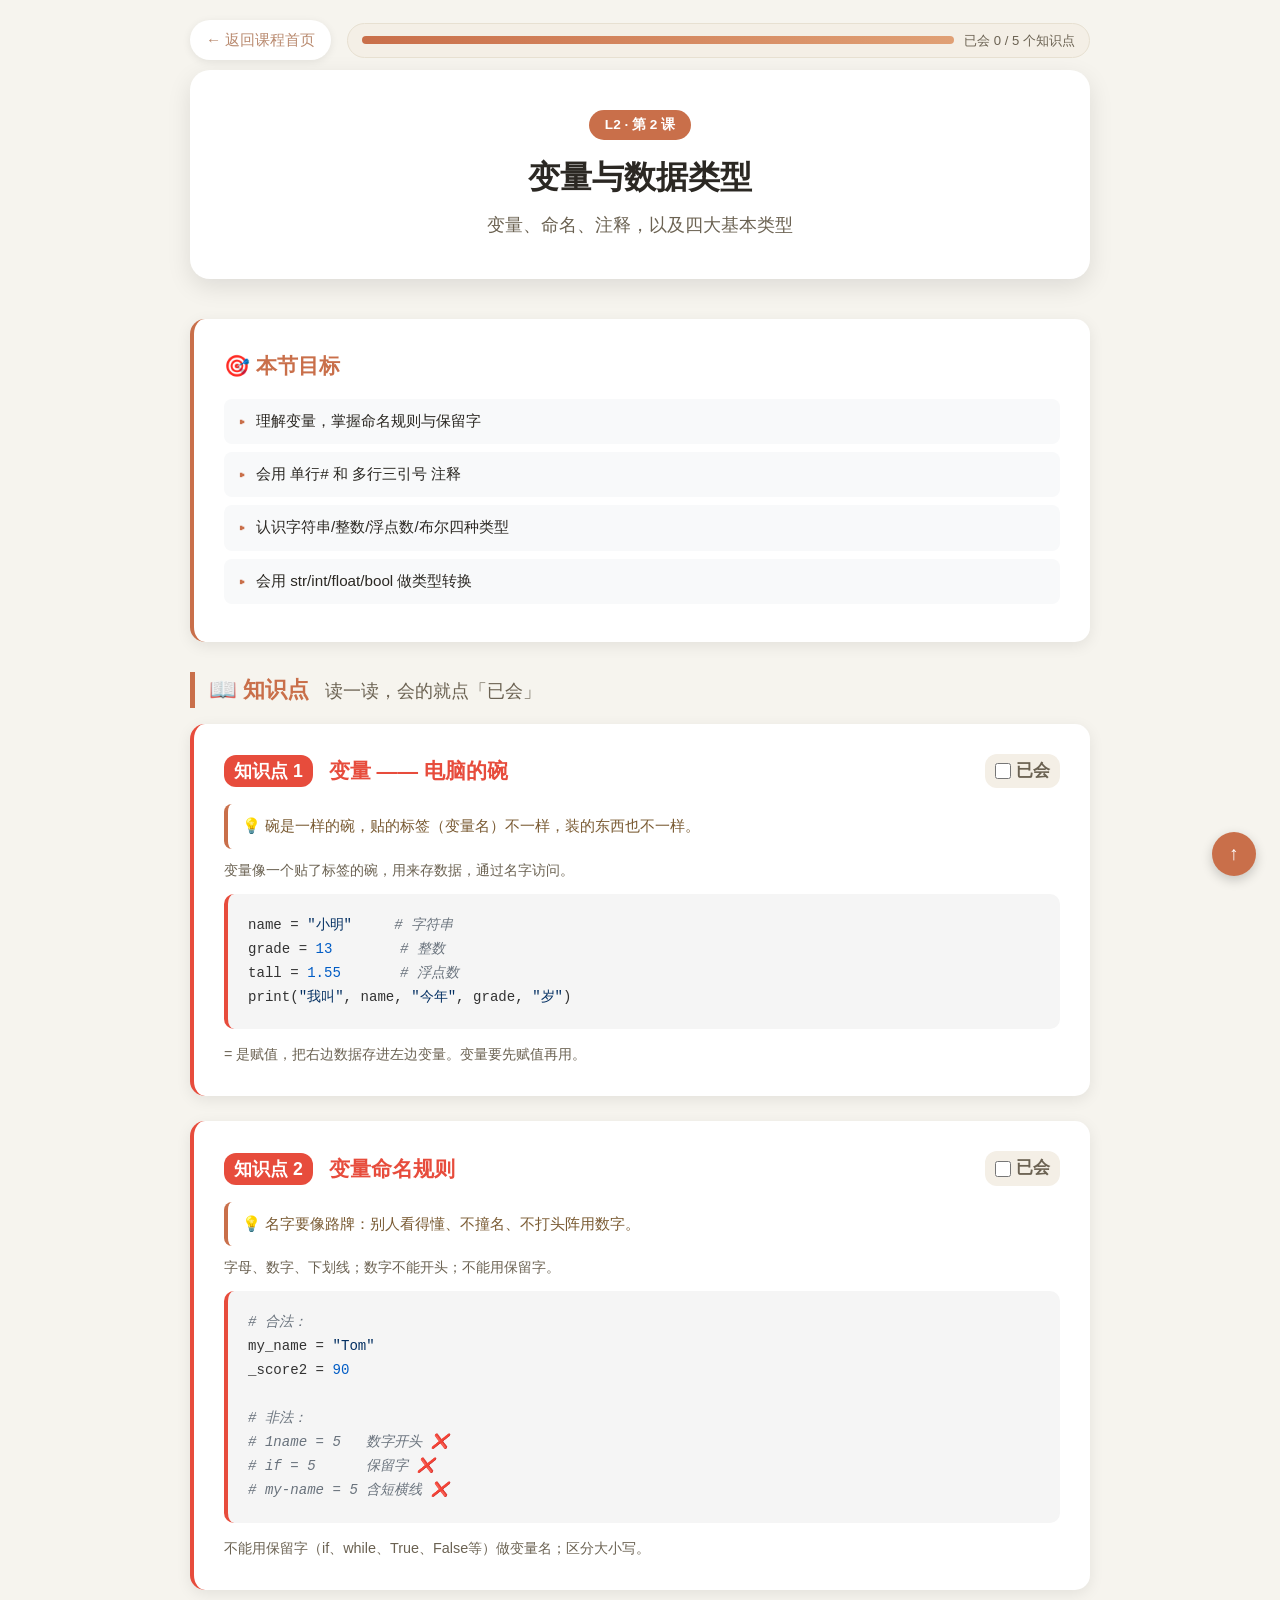
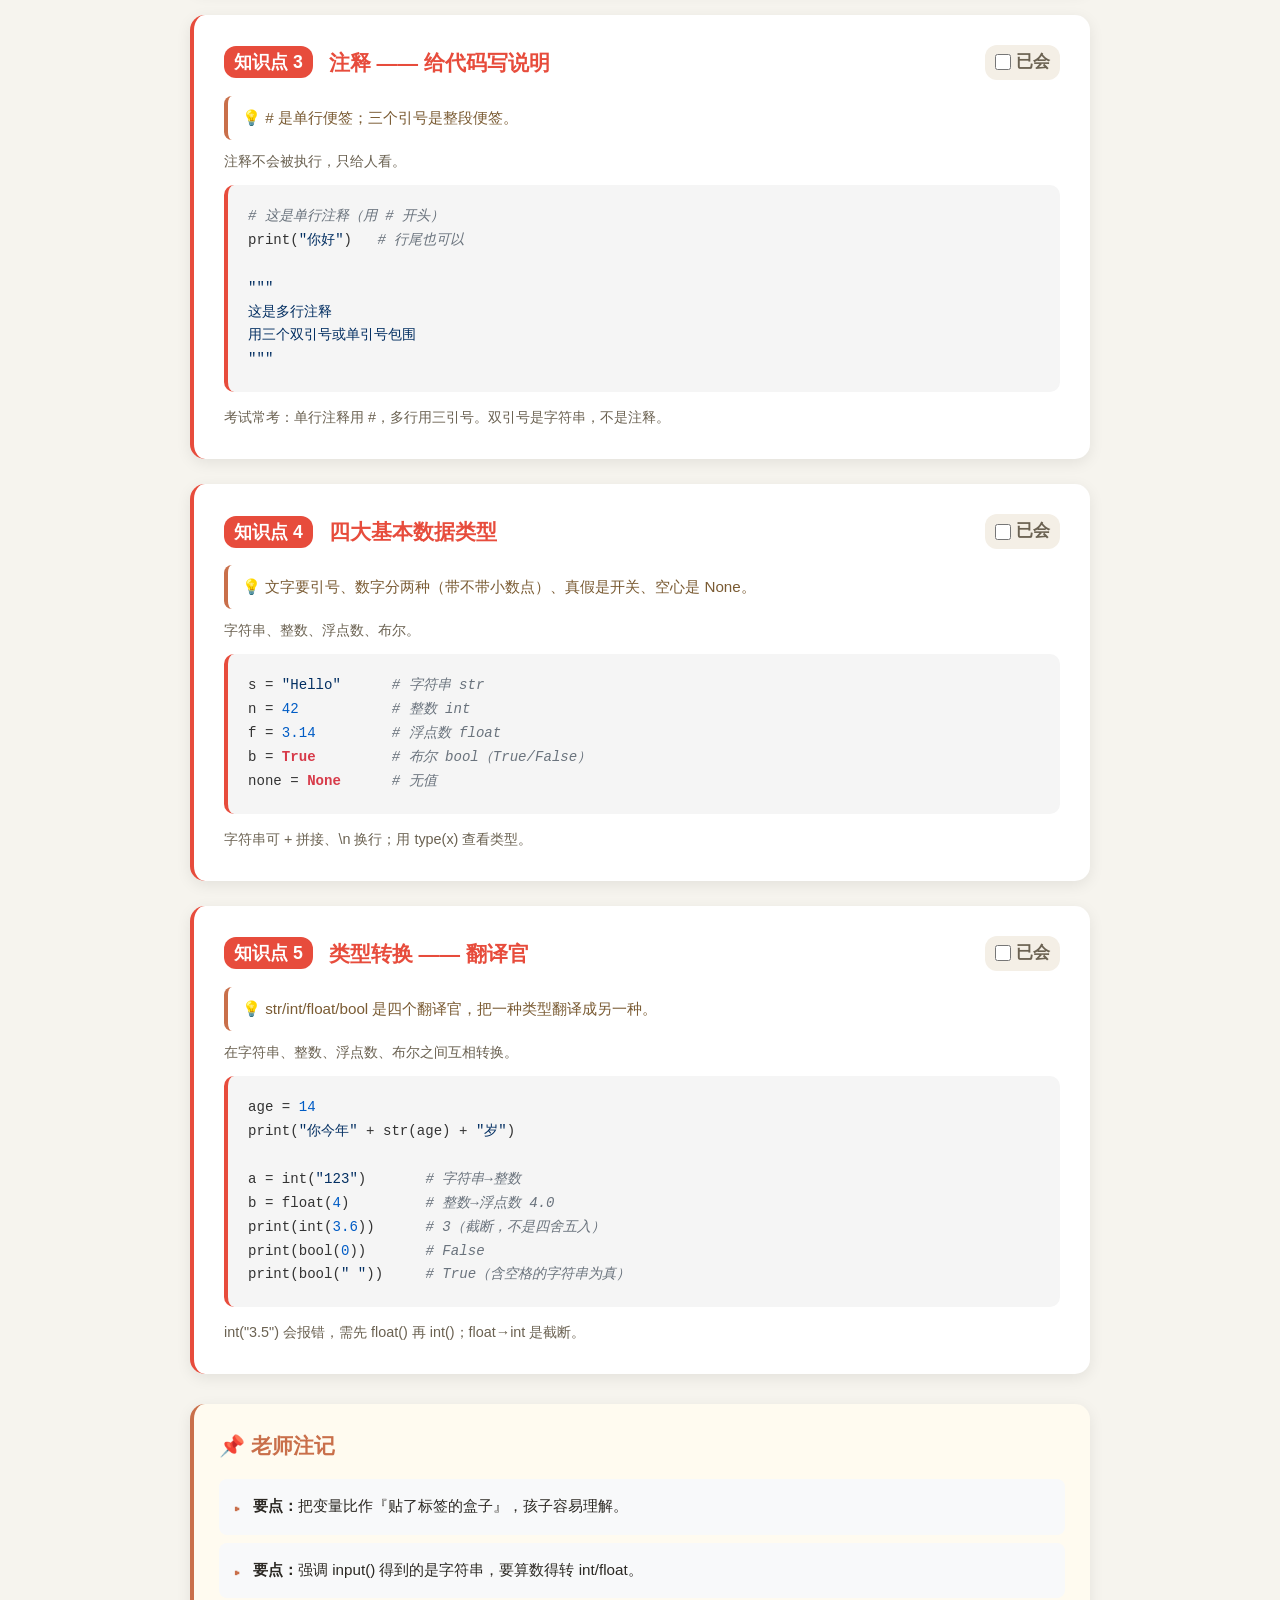
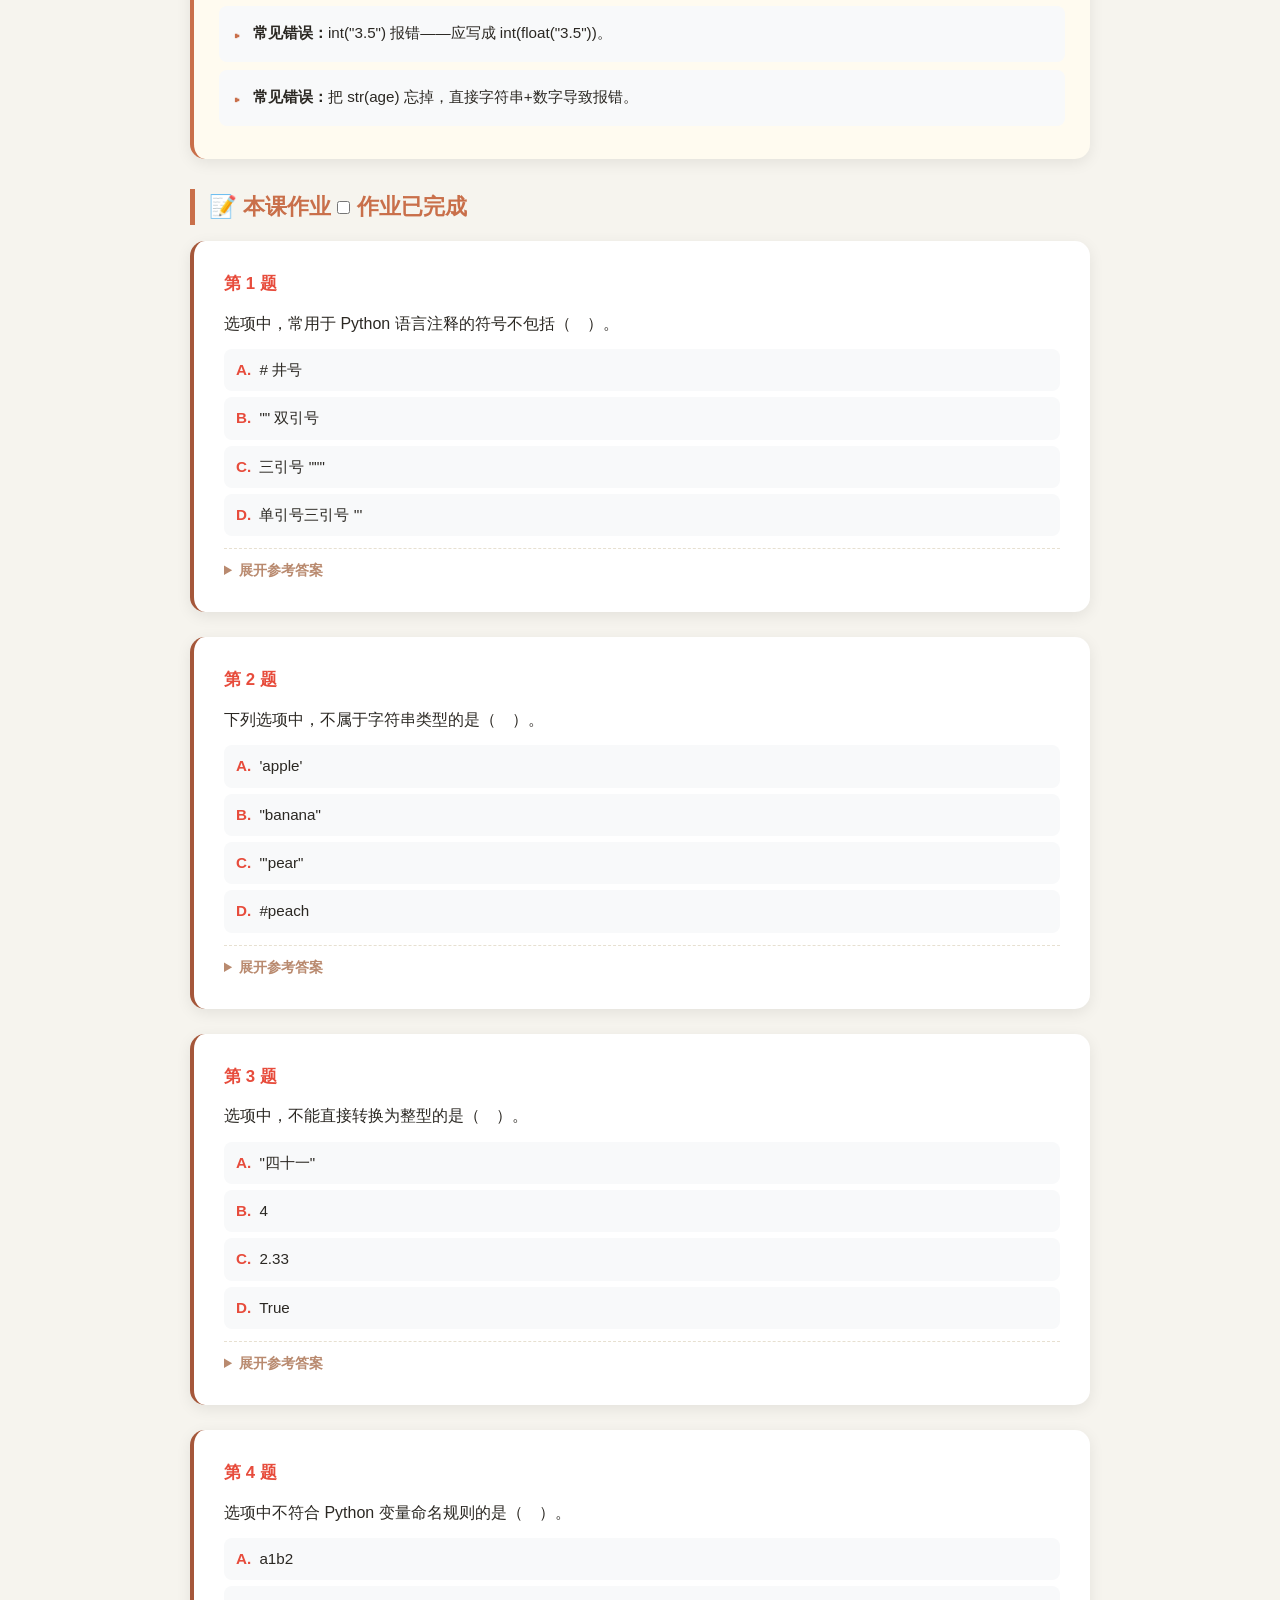
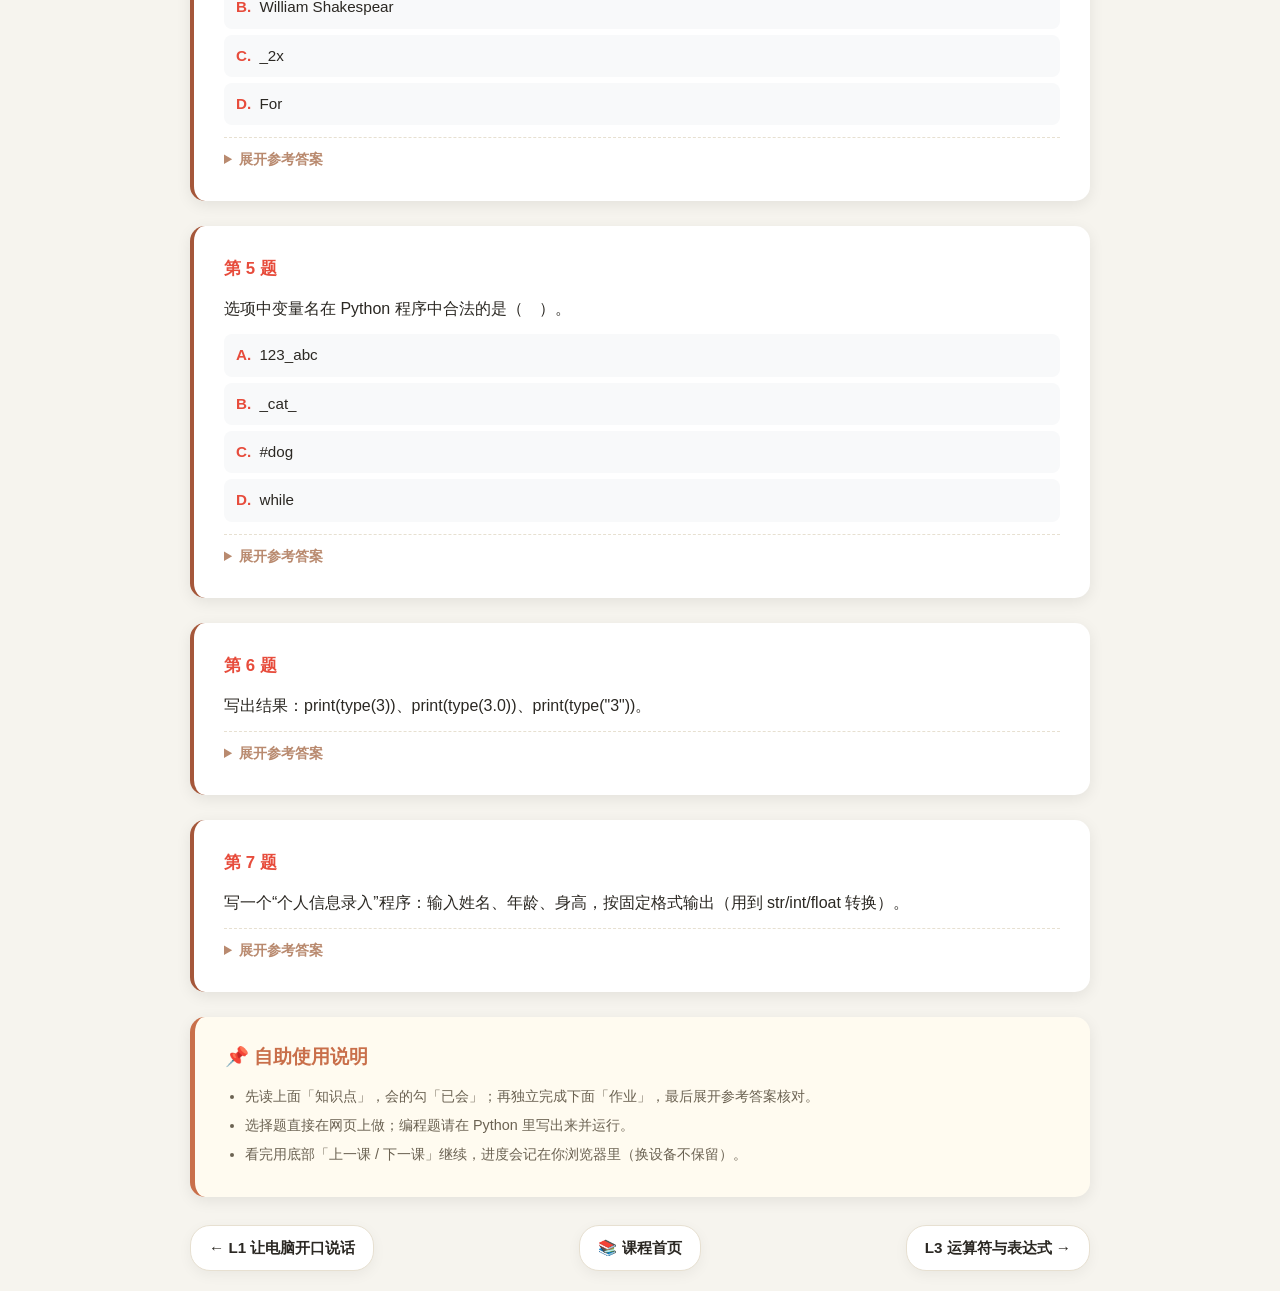
==== lesson-2.html @ 0b51e1f1 "Add course site: index, lessons L1–L9, styles Add a static student self-study site for the NCT Pytho" ====
<!DOCTYPE html>
<html lang="zh-CN">
<head>
<meta charset="UTF-8">
<meta name="viewport" content="width=device-width, initial-scale=1.0">
<title>L2 变量与数据类型 · 知识点与作业</title>
<link rel="stylesheet" href="site.css">
<style>:root { --page-accent: #e74c3c; --page-soft: #fff5f5; }</style>
</head>
<body>
<div class="container">
<div class="topbar">
<a href="index.html" class="back-nav">← 返回课程首页</a>
<div class="prog"><div class="prog-fill" id="progfill"></div><span id="progtext"></span></div>
</div>

<div class="page-header">
<div class="module-tag">L2 · 第 2 课</div>
<h1>变量与数据类型</h1>
<p>变量、命名、注释，以及四大基本类型</p>
</div>

<div class="content-card features-card">
<div class="section-title">🎯 本节目标</div>
<ul class="feature-list"><li>理解变量，掌握命名规则与保留字</li>
<li>会用 单行# 和 多行三引号 注释</li>
<li>认识字符串/整数/浮点数/布尔四种类型</li>
<li>会用 str/int/float/bool 做类型转换</li></ul>
</div>

<h2 class="sec-head">📖 知识点 <span class="sechint">读一读，会的就点「已会」</span></h2>
<div class="content-card step-card">
<div class="section-title"><span class="step-num">知识点 1</span>变量 —— 电脑的碗<label class="done"><input type="checkbox" data-ls="nctl1_L2_k1"> 已会</label></div>
<div class="meta-tip">💡 碗是一样的碗，贴的标签（变量名）不一样，装的东西也不一样。</div>
<p class="hint">变量像一个贴了标签的碗，用来存数据，通过名字访问。</p>
<div class="code-block"><pre>name = <span class="s">"小明"</span>     <span class="c"># 字符串</span>
grade = <span class="n">13</span>        <span class="c"># 整数</span>
tall = <span class="n">1.55</span>       <span class="c"># 浮点数</span>
print(<span class="s">"我叫"</span>, name, <span class="s">"今年"</span>, grade, <span class="s">"岁"</span>)</pre></div>
<p class="note-text">= 是赋值，把右边数据存进左边变量。变量要先赋值再用。</p>
</div>
<div class="content-card step-card">
<div class="section-title"><span class="step-num">知识点 2</span>变量命名规则<label class="done"><input type="checkbox" data-ls="nctl1_L2_k2"> 已会</label></div>
<div class="meta-tip">💡 名字要像路牌：别人看得懂、不撞名、不打头阵用数字。</div>
<p class="hint">字母、数字、下划线；数字不能开头；不能用保留字。</p>
<div class="code-block"><pre><span class="c"># 合法：</span>
my_name = <span class="s">"Tom"</span>
_score2 = <span class="n">90</span>

<span class="c"># 非法：</span>
<span class="c"># 1name = 5   数字开头 ❌</span>
<span class="c"># if = 5      保留字 ❌</span>
<span class="c"># my-name = 5 含短横线 ❌</span></pre></div>
<p class="note-text">不能用保留字（if、while、True、False等）做变量名；区分大小写。</p>
</div>
<div class="content-card step-card">
<div class="section-title"><span class="step-num">知识点 3</span>注释 —— 给代码写说明<label class="done"><input type="checkbox" data-ls="nctl1_L2_k3"> 已会</label></div>
<div class="meta-tip">💡 # 是单行便签；三个引号是整段便签。</div>
<p class="hint">注释不会被执行，只给人看。</p>
<div class="code-block"><pre><span class="c"># 这是单行注释（用 # 开头）</span>
print(<span class="s">"你好"</span>)   <span class="c"># 行尾也可以</span>

<span class="s">"""
这是多行注释
用三个双引号或单引号包围
"""</span></pre></div>
<p class="note-text">考试常考：单行注释用 #，多行用三引号。双引号是字符串，不是注释。</p>
</div>
<div class="content-card step-card">
<div class="section-title"><span class="step-num">知识点 4</span>四大基本数据类型<label class="done"><input type="checkbox" data-ls="nctl1_L2_k4"> 已会</label></div>
<div class="meta-tip">💡 文字要引号、数字分两种（带不带小数点）、真假是开关、空心是 None。</div>
<p class="hint">字符串、整数、浮点数、布尔。</p>
<div class="code-block"><pre>s = <span class="s">"Hello"</span>      <span class="c"># 字符串 str</span>
n = <span class="n">42</span>           <span class="c"># 整数 int</span>
f = <span class="n">3.14</span>         <span class="c"># 浮点数 float</span>
b = <span class="k">True</span>         <span class="c"># 布尔 bool（True/False）</span>
none = <span class="k">None</span>      <span class="c"># 无值</span></pre></div>
<p class="note-text">字符串可 + 拼接、\n 换行；用 type(x) 查看类型。</p>
</div>
<div class="content-card step-card">
<div class="section-title"><span class="step-num">知识点 5</span>类型转换 —— 翻译官<label class="done"><input type="checkbox" data-ls="nctl1_L2_k5"> 已会</label></div>
<div class="meta-tip">💡 str/int/float/bool 是四个翻译官，把一种类型翻译成另一种。</div>
<p class="hint">在字符串、整数、浮点数、布尔之间互相转换。</p>
<div class="code-block"><pre>age = <span class="n">14</span>
print(<span class="s">"你今年"</span> + str(age) + <span class="s">"岁"</span>)

a = int(<span class="s">"123"</span>)       <span class="c"># 字符串→整数</span>
b = float(<span class="n">4</span>)         <span class="c"># 整数→浮点数 4.0</span>
print(int(<span class="n">3.6</span>))      <span class="c"># 3（截断，不是四舍五入）</span>
print(bool(<span class="n">0</span>))       <span class="c"># False</span>
print(bool(<span class="s">" "</span>))     <span class="c"># True（含空格的字符串为真）</span></pre></div>
<p class="note-text">int("3.5") 会报错，需先 float() 再 int()；float→int 是截断。</p>
</div>
<div class="teacher-note"><div class="section-title">📌 老师注记</div><ul class="feature-list"><li><strong>要点：</strong>把变量比作『贴了标签的盒子』，孩子容易理解。</li>
<li><strong>要点：</strong>强调 input() 得到的是字符串，要算数得转 int/float。</li>
<li><strong>常见错误：</strong>int("3.5") 报错——应写成 int(float("3.5"))。</li>
<li><strong>常见错误：</strong>把 str(age) 忘掉，直接字符串+数字导致报错。</li>
</ul></div>

<h2 class="sec-head">📝 本课作业 <label class="done"><input type="checkbox" data-ls="nctl1_L2_hw"> 作业已完成</label></h2>
<div class="content-card hw-card"><div class="section-title">第 1 题</div><p class="q-text">选项中，常用于 Python 语言注释的符号不包括（　）。</p><ul class="options"><li><span class="opt">A.</span>  # 井号</li>
<li><span class="opt">B.</span>  "" 双引号</li>
<li><span class="opt">C.</span>  三引号 """</li>
<li><span class="opt">D.</span>  单引号三引号 '''</li></ul><details class="answer-details"><summary>展开参考答案</summary><div class="answer"><strong>答案：</strong>B</div><div class="explain">双引号用于字符串，不是注释；# 单行注释，三引号多行注释。</div></details></div>
<div class="content-card hw-card"><div class="section-title">第 2 题</div><p class="q-text">下列选项中，不属于字符串类型的是（　）。</p><ul class="options"><li><span class="opt">A.</span>  'apple'</li>
<li><span class="opt">B.</span>  "banana"</li>
<li><span class="opt">C.</span>  "'pear"</li>
<li><span class="opt">D.</span>  #peach</li></ul><details class="answer-details"><summary>展开参考答案</summary><div class="answer"><strong>答案：</strong>D</div><div class="explain"># 开头的 #peach 是注释，不是字符串字面量。</div></details></div>
<div class="content-card hw-card"><div class="section-title">第 3 题</div><p class="q-text">选项中，不能直接转换为整型的是（　）。</p><ul class="options"><li><span class="opt">A.</span>  "四十一"</li>
<li><span class="opt">B.</span>  4</li>
<li><span class="opt">C.</span>  2.33</li>
<li><span class="opt">D.</span>  True</li></ul><details class="answer-details"><summary>展开参考答案</summary><div class="answer"><strong>答案：</strong>A</div><div class="explain">int() 无法把中文数字“四十一”转成整数。</div></details></div>
<div class="content-card hw-card"><div class="section-title">第 4 题</div><p class="q-text">选项中不符合 Python 变量命名规则的是（　）。</p><ul class="options"><li><span class="opt">A.</span>  a1b2</li>
<li><span class="opt">B.</span>  William Shakespear</li>
<li><span class="opt">C.</span>  _2x</li>
<li><span class="opt">D.</span>  For</li></ul><details class="answer-details"><summary>展开参考答案</summary><div class="answer"><strong>答案：</strong>D</div><div class="explain">变量名不能含空格，For 里有空格所以不合法。</div></details></div>
<div class="content-card hw-card"><div class="section-title">第 5 题</div><p class="q-text">选项中变量名在 Python 程序中合法的是（　）。</p><ul class="options"><li><span class="opt">A.</span>  123_abc</li>
<li><span class="opt">B.</span>  _cat_</li>
<li><span class="opt">C.</span>  #dog</li>
<li><span class="opt">D.</span>  while</li></ul><details class="answer-details"><summary>展开参考答案</summary><div class="answer"><strong>答案：</strong>B</div><div class="explain">123_abc 以数字开头；#dog 含非法字符 #；while 是保留字。</div></details></div>
<div class="content-card hw-card"><div class="section-title">第 6 题</div><p class="q-text">写出结果：print(type(3))、print(type(3.0))、print(type("3"))。</p><details class="answer-details"><summary>展开参考答案</summary><div class="answer"><strong>答案：</strong>int / float / str</div><div class="explain">type() 返回数据类型：3 是 int，3.0 是 float，"3" 是 str。</div></details></div>
<div class="content-card hw-card"><div class="section-title">第 7 题</div><p class="q-text">写一个“个人信息录入”程序：输入姓名、年龄、身高，按固定格式输出（用到 str/int/float 转换）。</p><details class="answer-details"><summary>展开参考答案</summary><div class="answer"><strong>答案：</strong>name = input("请输入姓名: ")
age = int(input("请输入年龄: "))
height = float(input("请输入身高(米): "))
print("姓名:" + name + " 年龄:" + str(age) + " 身高:" + str(height))</div><div class="explain">input 得到字符串，算数和拼接前要转换类型。</div></details></div>

<div class="note-card">
<h2>📌 自助使用说明</h2>
<ul>
<li>先读上面「知识点」，会的勾「已会」；再独立完成下面「作业」，最后展开参考答案核对。</li>
<li>选择题直接在网页上做；编程题请在 Python 里写出来并运行。</li>
<li>看完用底部「上一课 / 下一课」继续，进度会记在你浏览器里（换设备不保留）。</li>
</ul>
</div>

<div class="lesson-nav">
<a href="lesson-1.html" class="lnav">← L1 让电脑开口说话</a>
<a href="index.html" class="lnav mid">📚 课程首页</a>
<a href="lesson-3.html" class="lnav">L3 运算符与表达式 →</a>
</div>
</div>
<button class="back-to-top" onclick="window.scrollTo({top: 0, behavior: 'smooth'})">↑</button>
<script>
(function(){
  function g(k){try{return localStorage.getItem(k)}catch(e){return null}}
  function s(k,v){try{localStorage.setItem(k,v)}catch(e){}}
  var key=function(c){return c.getAttribute('data-ls')||c.getAttribute('data-prog')};
  // 知识点/作业 已会打勾
  var cbs=[].slice.call(document.querySelectorAll('input[type=checkbox][data-ls]'));
  var kh=cbs.filter(function(c){return (c.getAttribute('data-ls')||'').indexOf('_k')>=0});
  cbs.forEach(function(c){
    var k=c.getAttribute('data-ls');
    if(g(k)==='1') c.checked=true;
    c.addEventListener('change',function(){ s(k, c.checked?'1':'0'); update(); });
  });
  function update(){
    var total=kh.length, done=kh.filter(function(c){return c.checked}).length;
    var fill=document.getElementById('progfill'), txt=document.getElementById('progtext');
    if(fill) fill.style.width=(total?(done/total*100):0)+'%';
    if(txt) txt.textContent='已会 '+done+' / '+total+' 个知识点';
  }
  update();
  // 首页：各课进度徽标
  document.querySelectorAll('[data-prog]').forEach(function(el){
    var key=el.getAttribute('data-prog'); var n=parseInt(el.getAttribute('data-total')||'0'); var d=0;
    for(var i=1;i<=n;i++){ if(g(key+'_k'+i)==='1') d++; }
    if(d>0){ el.textContent='已会 '+d+'/'+n; el.classList.add('on'); }
  });
})();
</script>
</body>
</html>
---- site.css ----
/* =========================================================
   网页课件风格模板 · styles.css
   ---------------------------------------------------------
   使用步骤：
   1. 把「课件模板」文件夹复制成你的新课件目录
   2. 总览页用 index.html 的骨架，内容页用 module.html 的骨架
   3. 换整套配色：改下方 :root 里的主题色变量即可
   4. 内容页换模块专属色：在该页 <head> 中覆盖 --page-accent 和
      --page-soft 两个变量，无需再写其他样式

   常用模块色示例（内容页 <style> 里覆盖）：
   :root { --page-accent:#27ae60; --page-soft:#f0f9ff; }  绿色
   :root { --page-accent:#e74c3c; --page-soft:#fff5f5; }  红色
   :root { --page-accent:#8e44ad; --page-soft:#f9f5ff; }  紫色
   :root { --page-accent:#F3A21C; --page-soft:#fffbf0; }  橙色
   ========================================================= */

* {
    margin: 0;
    padding: 0;
    box-sizing: border-box;
}

:root {
    /* === 主题色（与课堂PPT统一：Claude 暖色编辑风） === */
    --primary: #C96F4A;     /* 主色：大标题 / 老师注记 / 返回顶部（陶土橙） */
    --secondary: #B98A6F;   /* 辅色：返回导航 / 节点树子项（暖棕） */
    --accent: #A5573A;      /* 强调色：卡片左边线 / 代码块（深陶土） */
    --bg: #f6f4ee;
    --card-bg: #ffffff;
    --text: #2b2823;
    --text-muted: #6b6252;
    --border: #e7e0d1;

    /* === 内容页模块色（在该页 <head> 里覆盖） === */
    --page-accent: #A5573A;  /* 本页强调色：步骤编号 / 步骤卡片左边线 */
    --page-soft: #f7ead9;    /* 本页流程图浅色底 */
}

body {
    font-family: 'Segoe UI', Tahoma, Geneva, Verdana, sans-serif;
    line-height: 1.6;
    color: var(--text);
    background: var(--bg);
    min-height: 100vh;
    padding: 20px;
}

/* === 布局容器 === */
.container {
    max-width: 900px;
    margin: 0 auto;
}

.container-wide {
    max-width: 1200px;
    margin: 0 auto;
}

/* === 返回导航 === */
.back-nav {
    display: inline-flex;
    align-items: center;
    gap: 8px;
    color: var(--secondary);
    text-decoration: none;
    font-size: 0.95em;
    font-weight: 500;
    margin-bottom: 30px;
    padding: 8px 16px;
    background: white;
    border-radius: 25px;
    box-shadow: 0 2px 8px rgba(0,0,0,0.08);
    transition: all 0.3s ease;
}

.back-nav:hover {
    background: var(--secondary);
    color: white;
    box-shadow: 0 4px 15px rgba(114,172,200,0.4);
}

/* === 内容页页头 === */
.page-header {
    background: white;
    border-radius: 20px;
    padding: 40px;
    text-align: center;
    box-shadow: 0 8px 25px rgba(0,0,0,0.1);
    margin-bottom: 40px;
}

.page-header .module-tag {
    display: inline-block;
    background: var(--primary);
    color: white;
    padding: 4px 16px;
    border-radius: 20px;
    font-size: 0.85em;
    font-weight: 600;
    margin-bottom: 12px;
}

.page-header h1 {
    font-size: 2em;
    color: var(--text);
    margin-bottom: 8px;
}

.page-header p {
    color: var(--text-muted);
    font-size: 1.1em;
}

/* === 内容卡片 === */
.content-card {
    background: white;
    border-radius: 15px;
    padding: 30px;
    margin-bottom: 25px;
    box-shadow: 0 4px 15px rgba(0,0,0,0.08);
    border-left: 4px solid var(--accent);
    transition: all 0.3s ease;
}

.content-card:hover {
    box-shadow: 0 8px 25px rgba(0,0,0,0.12);
}

.content-card.features-card { border-left-color: var(--primary); }
.content-card.tree-card    { border-left-color: var(--secondary); }
.content-card.logic-card   { border-left-color: var(--accent); }

.section-title {
    font-size: 1.3em;
    font-weight: 600;
    margin-bottom: 16px;
    color: var(--primary);
    display: flex;
    align-items: center;
    gap: 8px;
}

.tree-card .section-title  { color: var(--secondary); }
.logic-card .section-title { color: var(--accent); }

/* === 步骤卡片（内容页） ===
   颜色跟随本页 --page-accent 变量 */
.step-card {
    border-left-color: var(--page-accent);
}

.step-card .section-title {
    color: var(--page-accent);
}

.step-card .code-block {
    border-left-color: var(--page-accent);
}

.step-num {
    display: inline-block;
    background: var(--page-accent);
    color: white;
    padding: 2px 10px;
    border-radius: 12px;
    font-size: 0.85em;
    margin-right: 8px;
}

/* === 列表 === */
.feature-list {
    list-style: none;
    padding: 0;
}

.feature-list li {
    padding: 10px 14px;
    margin-bottom: 8px;
    background: #f8f9fa;
    border-radius: 8px;
    font-size: 0.95em;
    display: flex;
    align-items: flex-start;
    gap: 10px;
}

.feature-list li::before {
    content: '▸';
    color: var(--primary);
    font-weight: bold;
    flex-shrink: 0;
    margin-top: 1px;
}

.feature-list li strong {
    color: var(--text);
}

/* === 节点树 === */
.node-tree {
    font-family: 'Consolas', 'Monaco', 'Courier New', monospace;
    font-size: 0.92em;
    background: #f5f7ff;
    border-radius: 10px;
    padding: 20px;
    border: 1px solid #e8ecf4;
}

.node-tree .root {
    color: var(--accent);
    font-weight: bold;
}

.node-tree .child {
    color: var(--secondary);
    padding-left: 24px;
    display: block;
    margin-top: 4px;
}

.node-tree .note {
    color: var(--text-muted);
    font-style: italic;
    padding-left: 24px;
}

/* === 代码块 === */
.code-block {
    background: #f5f5f5;
    border-radius: 10px;
    border-left: 4px solid var(--accent);
    padding: 20px;
    overflow-x: auto;
    margin-top: 12px;
}

.code-block pre {
    margin: 0;
    font-family: 'Consolas', 'Monaco', 'Courier New', monospace;
    font-size: 0.88em;
    line-height: 1.7;
    color: #333;
    white-space: pre;
}

/* === 流程图（内容页） === */
.flow-box {
    background: var(--page-soft);
    border-radius: 10px;
    padding: 16px 20px;
    font-family: monospace;
    line-height: 2;
    white-space: pre-wrap;
}

/* === 提醒框（可选） === */
.warn-box {
    margin-top: 14px;
    padding: 12px 16px;
    background: #fdf2f8;
    border-radius: 8px;
    border-left: 4px solid #d946ef;
    color: #701a75;
    font-size: 0.9em;
}

/* === 说明文字（可选） === */
.hint {
    color: var(--text-muted);
    font-size: 0.9em;
    margin-bottom: 12px;
}

.note-text {
    margin-top: 14px;
    color: var(--text-muted);
    font-size: 0.9em;
}

/* === 老师注记 === */
.teacher-note {
    background: #fffbf0;
    border-radius: 15px;
    padding: 25px;
    margin-top: 30px;
    border-left: 4px solid var(--primary);
    box-shadow: 0 4px 15px rgba(0,0,0,0.08);
}

.teacher-note .section-title {
    color: var(--primary);
}

.teacher-note .feature-list li {
    display: block;
    padding: 14px 18px 14px 34px;
    line-height: 1.7;
    position: relative;
}

.teacher-note .feature-list li::before {
    position: absolute;
    left: 14px;
    top: 16px;
}

.teacher-note .feature-list li strong {
    display: inline-block;
    margin-bottom: 2px;
}

/* === 总览页页头 === */
.index-header {
    background: white;
    border-radius: 20px;
    padding: 50px 40px;
    text-align: center;
    box-shadow: 0 8px 25px rgba(0,0,0,0.1);
    margin-bottom: 40px;
}

.index-header h1 {
    font-size: 2.4em;
    color: var(--primary);
    margin-bottom: 10px;
}

.index-header .subtitle {
    color: var(--text-muted);
    font-size: 1.15em;
}

/* === 模块卡片网格 === */
.module-grid {
    display: grid;
    grid-template-columns: repeat(auto-fit, minmax(280px, 1fr));
    gap: 20px;
    margin-bottom: 30px;
}

/* 固定三列（模块数较少时用） */
.module-grid-3 {
    grid-template-columns: repeat(3, 1fr);
}

.module-card {
    background: white;
    border-radius: 15px;
    padding: 25px;
    text-decoration: none;
    color: var(--text);
    box-shadow: 0 4px 15px rgba(0,0,0,0.08);
    transition: all 0.3s ease;
    display: flex;
    flex-direction: column;
    gap: 12px;
    border-top: 5px solid var(--accent);
    position: relative;
    overflow: hidden;
}

/* 自动配色（不需要可删除；单独配色的卡片用行内样式覆盖） */
.module-card:nth-child(1) { border-top-color: #e74c3c; }
.module-card:nth-child(2) { border-top-color: #27ae60; }
.module-card:nth-child(3) { border-top-color: #667eea; }
.module-card:nth-child(4) { border-top-color: #F3A21C; }
.module-card:nth-child(5) { border-top-color: #72ACC8; }
.module-card:nth-child(6) { border-top-color: #e74c3c; }
.module-card:nth-child(7) { border-top-color: #27ae60; }
.module-card:nth-child(8) { border-top-color: #667eea; }
.module-card:nth-child(9) { border-top-color: #F3A21C; }

.module-card:hover {
    transform: translateY(-5px);
    box-shadow: 0 12px 30px rgba(0,0,0,0.15);
}

.module-card .module-num {
    font-size: 0.8em;
    font-weight: 700;
    color: var(--text-muted);
    letter-spacing: 0.05em;
    text-transform: uppercase;
}

.module-card h2 {
    font-size: 1.15em;
    color: var(--text);
    line-height: 1.3;
}

.module-card p {
    font-size: 0.9em;
    color: var(--text-muted);
    line-height: 1.5;
}

.module-card .arrow {
    color: var(--secondary);
    font-size: 1.2em;
    font-weight: bold;
    align-self: flex-end;
    margin-top: auto;
}

/* === 总览页注记卡片 === */
.note-card {
    background: #fffbf0;
    border-radius: 15px;
    padding: 25px 30px;
    border-left: 5px solid var(--primary);
    box-shadow: 0 4px 15px rgba(0,0,0,0.08);
}

.note-card h2 {
    font-size: 1.2em;
    color: var(--primary);
    margin-bottom: 10px;
    display: flex;
    align-items: center;
    gap: 8px;
}

.note-card p {
    color: var(--text-muted);
    font-size: 0.95em;
    line-height: 1.6;
}

.note-card ul {
    margin-top: 12px;
    padding-left: 20px;
}

.note-card li {
    color: var(--text-muted);
    font-size: 0.9em;
    margin-bottom: 6px;
}

/* === 内联代码 === */
code {
    font-family: 'Consolas', 'Monaco', 'Courier New', monospace;
    font-size: 0.9em;
    background: #f3f4f6;
    color: #d73a49;
    padding: 2px 6px;
    border-radius: 4px;
}

/* === 图片说明 === */
.img-caption {
    text-align: center;
    font-size: 0.82em;
    color: var(--text-muted);
    margin-top: 10px;
    font-style: italic;
}

/* === 返回顶部 === */
.back-to-top {
    position: fixed;
    bottom: 24px;
    right: 24px;
    width: 44px;
    height: 44px;
    border-radius: 50%;
    background: var(--primary);
    color: white;
    border: none;
    font-size: 1.2em;
    cursor: pointer;
    box-shadow: 0 4px 12px rgba(0,0,0,0.2);
    transition: all 0.3s ease;
    z-index: 999;
    display: flex;
    align-items: center;
    justify-content: center;
}

.back-to-top:hover {
    transform: translateY(-3px);
    box-shadow: 0 6px 18px rgba(0,0,0,0.25);
    background: #e09518;
}

/* === 入场动画 === */
@keyframes fadeInUp {
    from {
        opacity: 0;
        transform: translateY(20px);
    }
    to {
        opacity: 1;
        transform: translateY(0);
    }
}

.index-header { animation: fadeInUp 0.5s ease forwards; }
.module-card  { animation: fadeInUp 0.5s ease forwards; }
.note-card    { animation: fadeInUp 0.5s ease forwards; animation-delay: 0.6s; }

.module-card:nth-child(1) { animation-delay: 0.1s; }
.module-card:nth-child(2) { animation-delay: 0.2s; }
.module-card:nth-child(3) { animation-delay: 0.3s; }
.module-card:nth-child(4) { animation-delay: 0.4s; }
.module-card:nth-child(5) { animation-delay: 0.5s; }
.module-card:nth-child(6) { animation-delay: 0.6s; }
.module-card:nth-child(7) { animation-delay: 0.7s; }
.module-card:nth-child(8) { animation-delay: 0.8s; }
.module-card:nth-child(9) { animation-delay: 0.9s; }

/* === 响应式 === */
@media (max-width: 768px) {
    body {
        padding: 12px;
    }

    .page-header {
        padding: 30px 20px;
    }

    .page-header h1 {
        font-size: 1.6em;
    }

    .content-card {
        padding: 20px;
    }

    .index-header {
        padding: 35px 20px;
    }

    .index-header h1 {
        font-size: 1.8em;
    }

    .module-grid,
    .module-grid-3 {
        grid-template-columns: 1fr;
    }

    .code-block {
        font-size: 0.82em;
        padding: 14px;
    }
}

/* === 学生自助站 · 补充样式 === */
.sec-head {
    font-size: 1.4em;
    color: var(--primary);
    margin: 30px 0 16px;
    border-left: 5px solid var(--primary);
    padding-left: 14px;
}

/* 作业题卡片 */
.hw-card .section-title { font-size: 1.05em; margin-bottom: 12px; color: var(--page-accent); }
.hw-card .q-text { font-size: 1em; color: var(--text); white-space: pre-wrap; line-height: 1.7; }
.hw-card .code-block { margin: 10px 0; }
ul.options { list-style: none; padding: 0; margin: 12px 0; }
ul.options li { padding: 9px 12px; margin-bottom: 6px; background: #f8f9fa; border-radius: 8px; font-size: .95em; }
ul.options li .opt { font-weight: 700; color: var(--page-accent); margin-right: 4px; }
details.answer-details { margin-top: 12px; border-top: 1px dashed var(--border); padding-top: 10px; }
details.answer-details summary { cursor: pointer; color: var(--secondary); font-weight: 600; font-size: .9em; user-select: none; }
details.answer-details .answer { margin-top: 10px; background: #fffbf0; padding: 12px 16px; border-radius: 8px; border-left: 4px solid var(--primary); font-size: .92em; white-space: pre-wrap; line-height: 1.6; font-family: Consolas, Monaco, monospace; }
details.answer-details .explain { margin-top: 8px; color: var(--text-muted); font-size: .88em; line-height: 1.6; }

/* 代码高亮（学生站用） */
.code-block pre .k { color: #d73a49; font-weight: 600; }
.code-block pre .s { color: #032f62; }
.code-block pre .n { color: #005cc5; }
.code-block pre .c { color: #6a737d; font-style: italic; }

/* === 学生自助站 · 学习增强样式 === */
.topbar{display:flex;align-items:center;gap:16px;margin-bottom:10px}
.topbar .back-nav{margin-bottom:0}
.prog{flex:1;display:flex;align-items:center;gap:10px;background:#f4efe6;border:1px solid #e7e0d1;border-radius:20px;padding:6px 14px}
.prog-fill{height:8px;border-radius:6px;background:linear-gradient(90deg,var(--primary),#E0A075);flex:1;transition:width .3s}
.prog span{font-size:.82em;color:var(--text-muted);white-space:nowrap}

/* 知识点「已会」打勾 */
.section-title{position:relative}
.section-title .done{margin-left:auto;display:inline-flex;align-items:center;gap:5px;font-size:.8em;color:var(--text-muted);cursor:pointer;user-select:none;background:#f4efe6;border-radius:12px;padding:4px 10px;white-space:nowrap}
.section-title .done:hover{background:#eee3d2}
.section-title .done input{width:16px;height:16px;accent-color:var(--primary)}
.section-title .done:has(input:checked){color:var(--primary);font-weight:600}

/* 小节标题旁提示 */
.sechint{font-size:.82em;color:var(--text-muted);font-weight:400;margin-left:10px}

/* 「这样想」联想卡（帮助学生记忆） */
.meta-tip{background:var(--accent-soft);border-left:4px solid var(--primary);border-radius:8px;padding:10px 14px;font-size:.95em;color:#7a5b33;margin-bottom:10px;line-height:1.6}

/* 上一课/下一课导航 */
.lesson-nav{display:flex;align-items:center;gap:12px;margin-top:28px}
.lnav{background:#fff;border:1px solid var(--border);border-radius:20px;padding:10px 18px;color:var(--text);text-decoration:none;font-size:.95em;font-weight:600;transition:.2s;box-shadow:0 4px 14px rgba(0,0,0,.05)}
.lnav:hover{background:var(--primary);color:#fff;border-color:var(--primary)}
.lnav.mid{margin:0 auto}
.lnav.dim{color:var(--text-muted);font-weight:400;cursor:default}

/* 首页：课程卡进度徽标 */
.card-prog{display:inline-block;margin-top:8px;padding:3px 10px;border-radius:12px;font-size:.8em;color:var(--text-muted);background:#f4efe6}
.card-prog.on{color:var(--primary);font-weight:600;background:var(--accent-soft)}

/* 首页：学习路径 */
.roadmap{list-style:none;margin:8px 0 0;padding:0}
.roadmap li{border-left:2px solid #e3d9c7;padding:0 0 14px 16px;position:relative}
.roadmap li:last-child{padding-bottom:0}
.roadmap li::before{content:"";position:absolute;left:-6px;top:5px;width:10px;height:10px;border-radius:50%;background:var(--primary)}
.roadmap a{color:var(--text);font-size:1.02em;text-decoration:none}
.roadmap a:hover{color:var(--primary)}
.roadmap .rg-p{margin-left:8px;font-size:.75em;color:var(--text-muted);background:#f4efe6;border-radius:10px;padding:2px 8px}
.roadmap .rg-p.on{color:var(--primary);background:var(--accent-soft);font-weight:600}
.roadmap .r-desc{color:var(--text-muted);font-size:.9em;margin-top:2px}
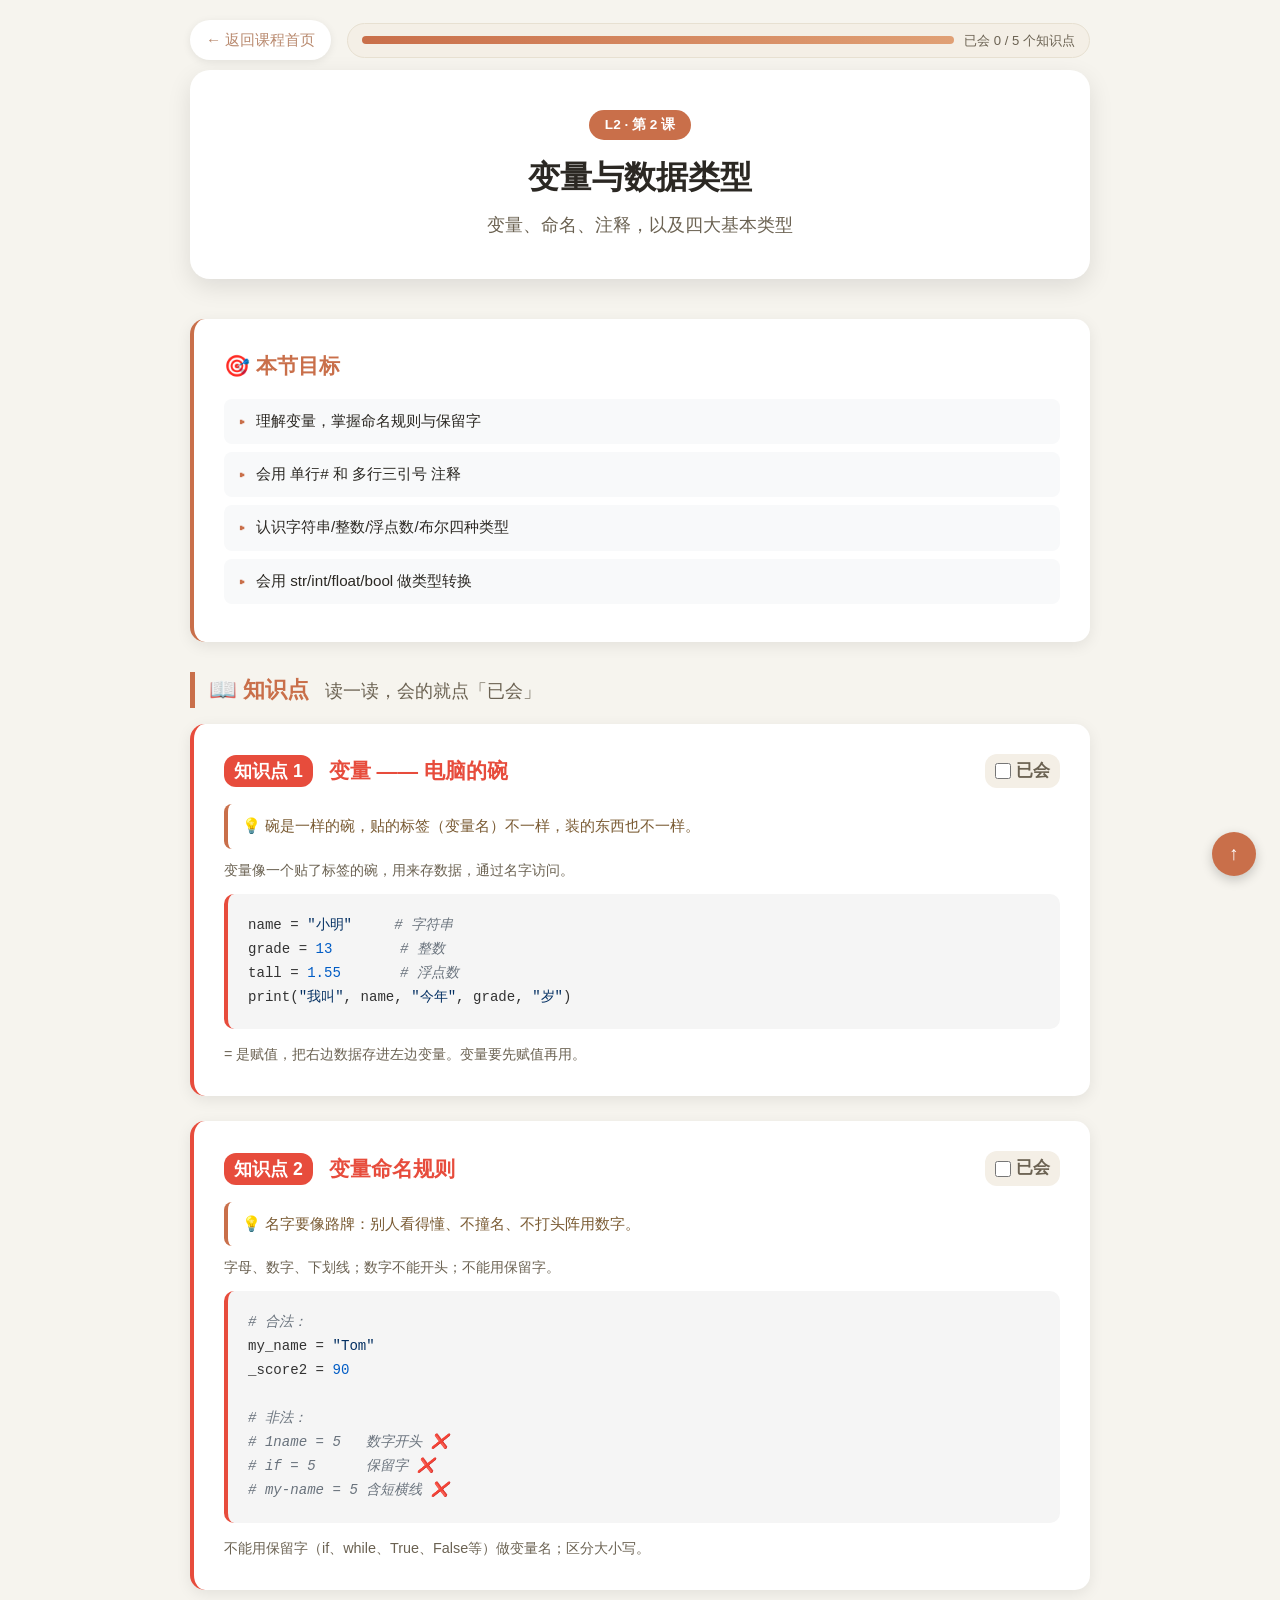
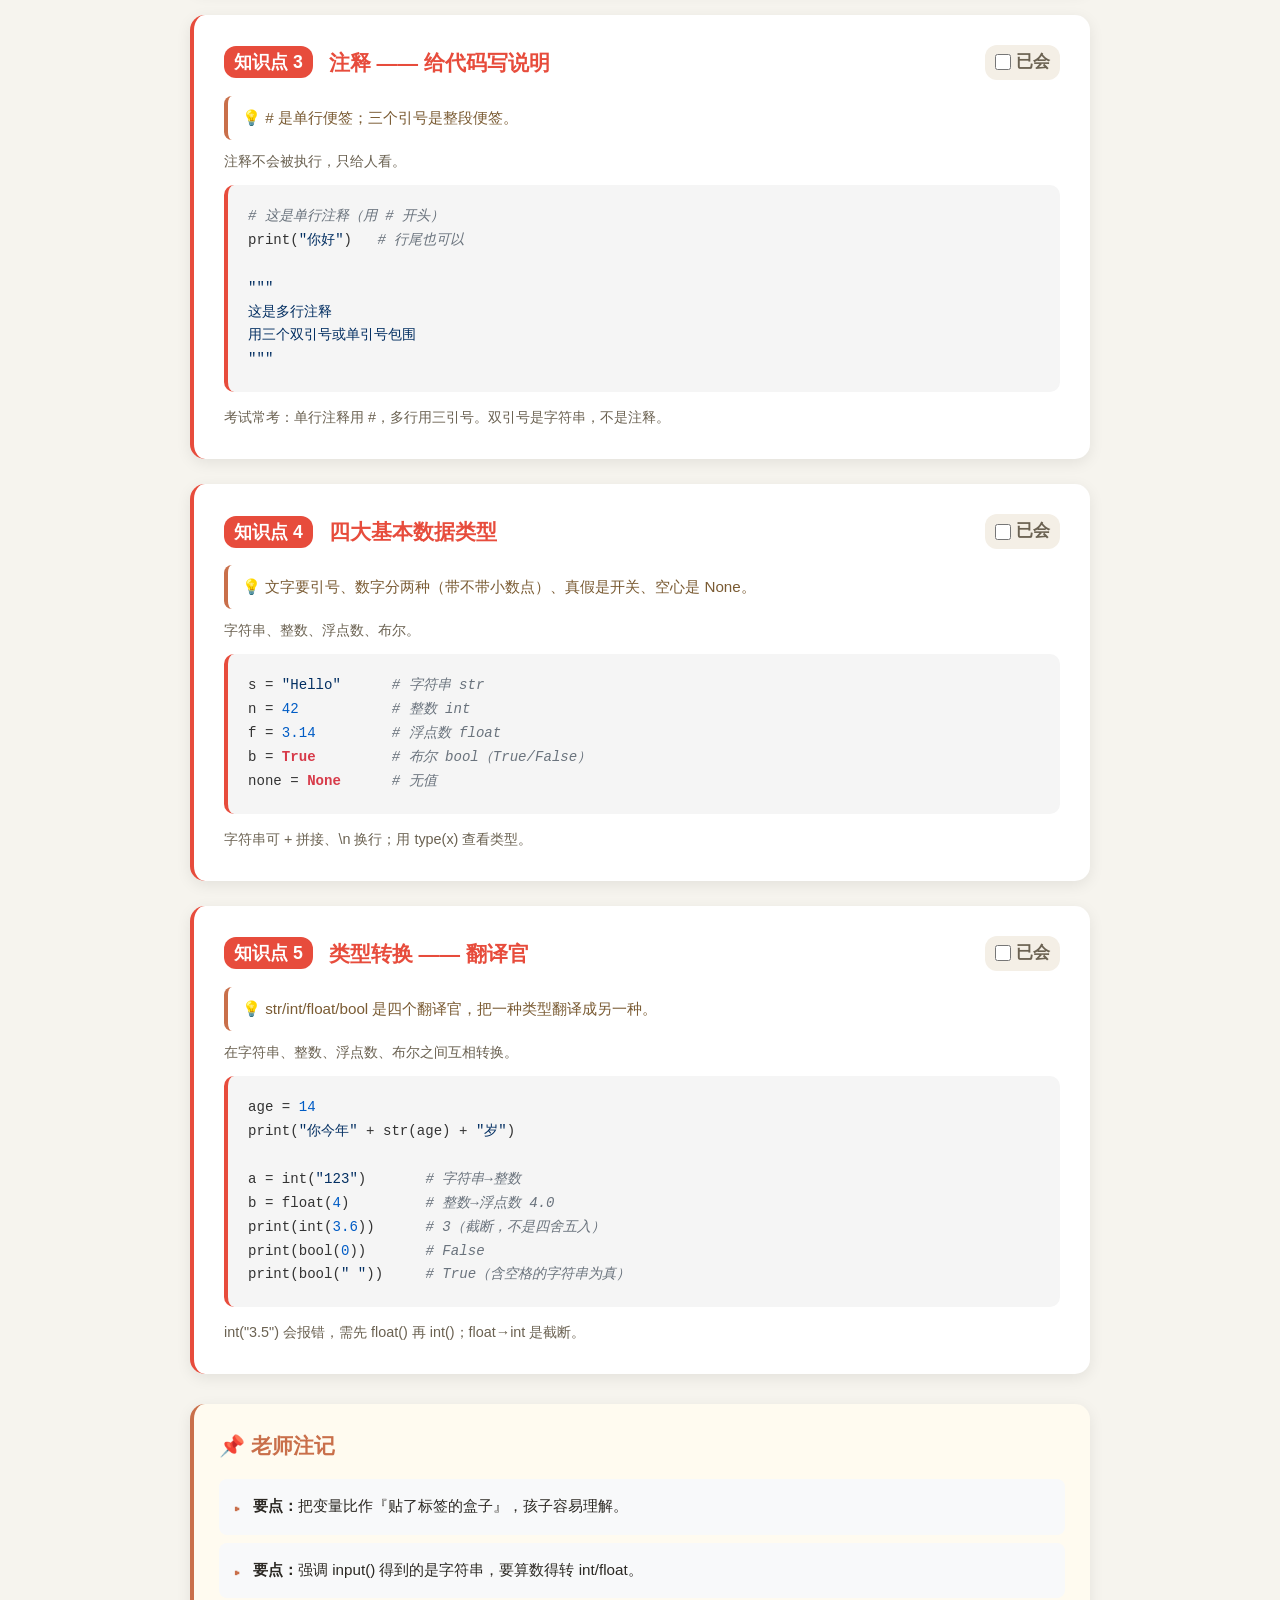
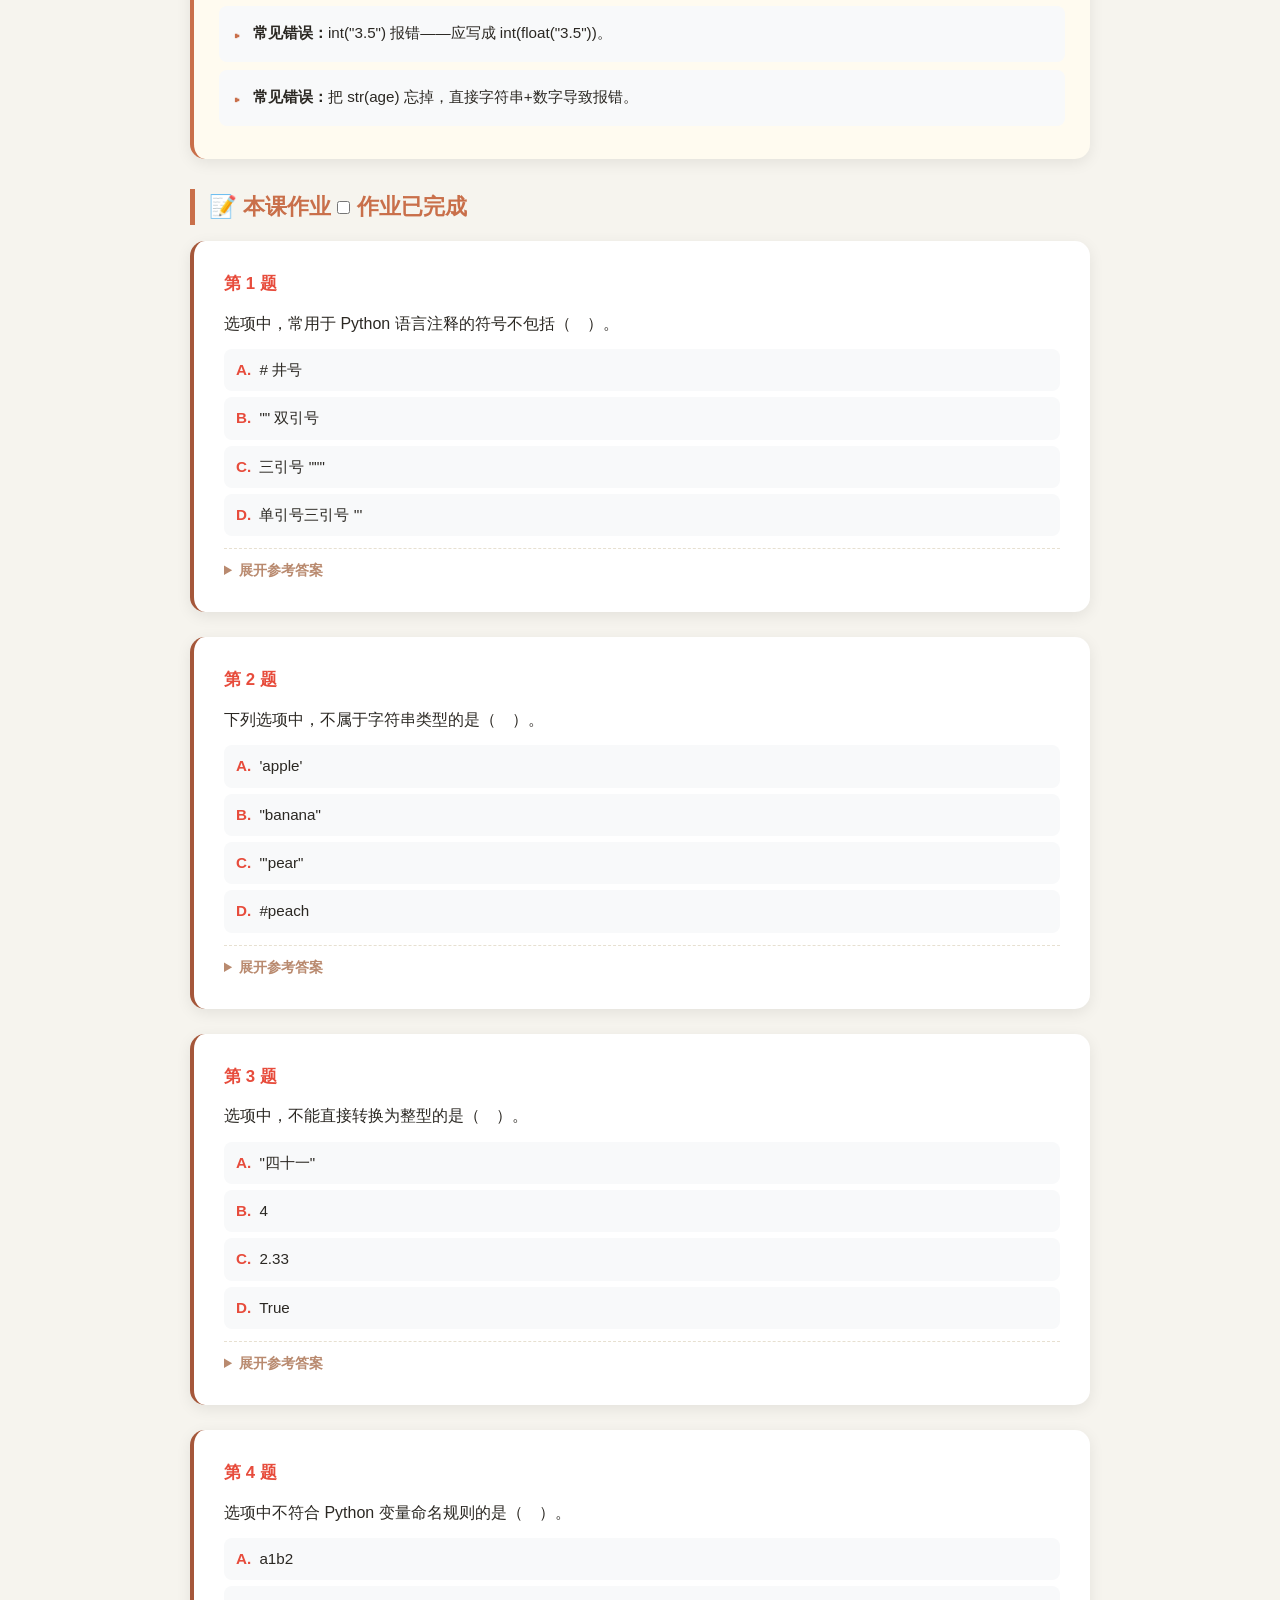
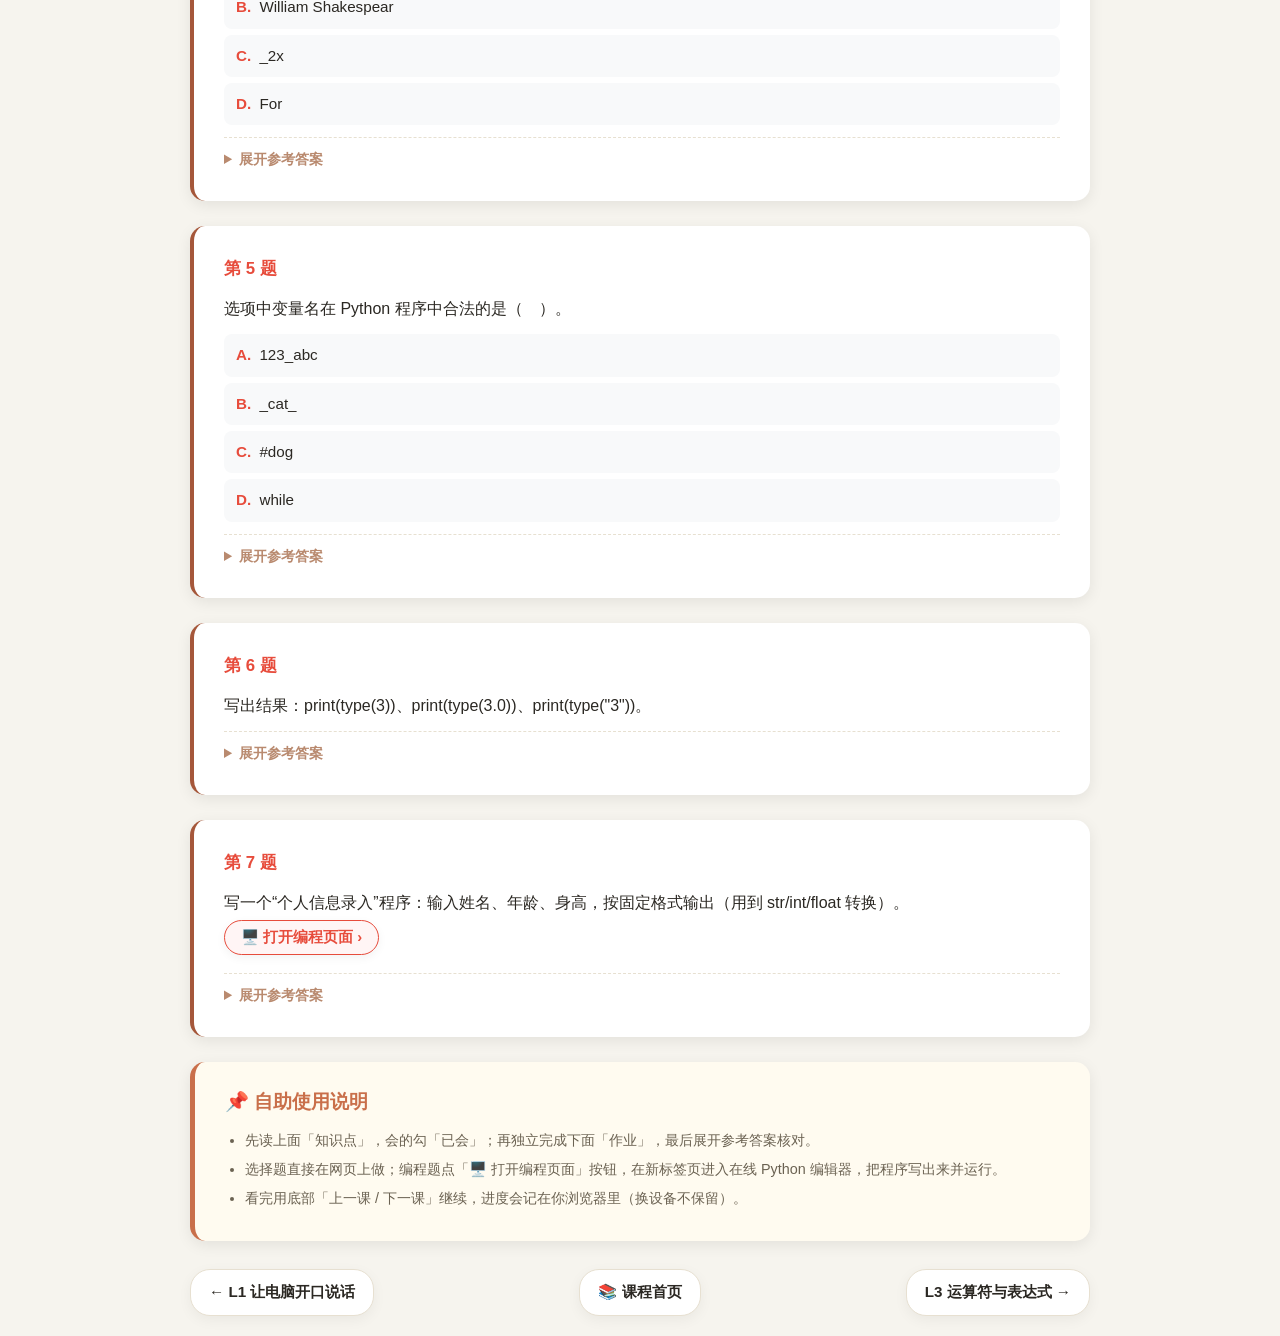
==== commit 2def7663: "Add 'Open coding page' button to lesson exercises Insert a “🖥️ 打开编程页面” link into each lesson's progr" ====
--- a/lesson-2.html
+++ b/lesson-2.html
@@ -119,7 +119,7 @@
 <li><span class="opt">C.</span>  #dog</li>
 <li><span class="opt">D.</span>  while</li></ul><details class="answer-details"><summary>展开参考答案</summary><div class="answer"><strong>答案：</strong>B</div><div class="explain">123_abc 以数字开头；#dog 含非法字符 #；while 是保留字。</div></details></div>
 <div class="content-card hw-card"><div class="section-title">第 6 题</div><p class="q-text">写出结果：print(type(3))、print(type(3.0))、print(type("3"))。</p><details class="answer-details"><summary>展开参考答案</summary><div class="answer"><strong>答案：</strong>int / float / str</div><div class="explain">type() 返回数据类型：3 是 int，3.0 是 float，"3" 是 str。</div></details></div>
-<div class="content-card hw-card"><div class="section-title">第 7 题</div><p class="q-text">写一个“个人信息录入”程序：输入姓名、年龄、身高，按固定格式输出（用到 str/int/float 转换）。</p><details class="answer-details"><summary>展开参考答案</summary><div class="answer"><strong>答案：</strong>name = input("请输入姓名: ")
+<div class="content-card hw-card"><div class="section-title">第 7 题</div><p class="q-text">写一个“个人信息录入”程序：输入姓名、年龄、身高，按固定格式输出（用到 str/int/float 转换）。</p><a class="code-btn" href="https://turtle.codemao.cn/editor/python_web/" target="_blank" rel="noopener" title="点击在新标签页打开在线 Python 编辑并编写程序">🖥️ 打开编程页面 ›</a><details class="answer-details"><summary>展开参考答案</summary><div class="answer"><strong>答案：</strong>name = input("请输入姓名: ")
 age = int(input("请输入年龄: "))
 height = float(input("请输入身高(米): "))
 print("姓名:" + name + " 年龄:" + str(age) + " 身高:" + str(height))</div><div class="explain">input 得到字符串，算数和拼接前要转换类型。</div></details></div>
@@ -128,7 +128,7 @@
 <h2>📌 自助使用说明</h2>
 <ul>
 <li>先读上面「知识点」，会的勾「已会」；再独立完成下面「作业」，最后展开参考答案核对。</li>
-<li>选择题直接在网页上做；编程题请在 Python 里写出来并运行。</li>
+<li>选择题直接在网页上做；编程题点「🖥️ 打开编程页面」按钮，在新标签页进入在线 Python 编辑器，把程序写出来并运行。</li>
 <li>看完用底部「上一课 / 下一课」继续，进度会记在你浏览器里（换设备不保留）。</li>
 </ul>
 </div>
--- a/site.css
+++ b/site.css
@@ -569,6 +569,11 @@
 details.answer-details .answer { margin-top: 10px; background: #fffbf0; padding: 12px 16px; border-radius: 8px; border-left: 4px solid var(--primary); font-size: .92em; white-space: pre-wrap; line-height: 1.6; font-family: Consolas, Monaco, monospace; }
 details.answer-details .explain { margin-top: 8px; color: var(--text-muted); font-size: .88em; line-height: 1.6; }
 
+/* 编程题 · 打开在线编程页面按钮 */
+.hw-card .code-btn{display:inline-flex;align-items:center;gap:6px;margin:4px 0 6px;padding:9px 16px;border-radius:22px;border:1.5px solid var(--page-accent);background:var(--page-soft);color:var(--page-accent);font-size:.92em;font-weight:700;text-decoration:none;line-height:1;transition:.2s;box-shadow:0 3px 10px rgba(0,0,0,.05)}
+.hw-card .code-btn:hover{background:var(--page-accent);color:#fff;border-color:var(--page-accent);transform:translateY(-1px)}
+.hw-card .code-btn:active{transform:translateY(0)}
+
 /* 代码高亮（学生站用） */
 .code-block pre .k { color: #d73a49; font-weight: 600; }
 .code-block pre .s { color: #032f62; }
